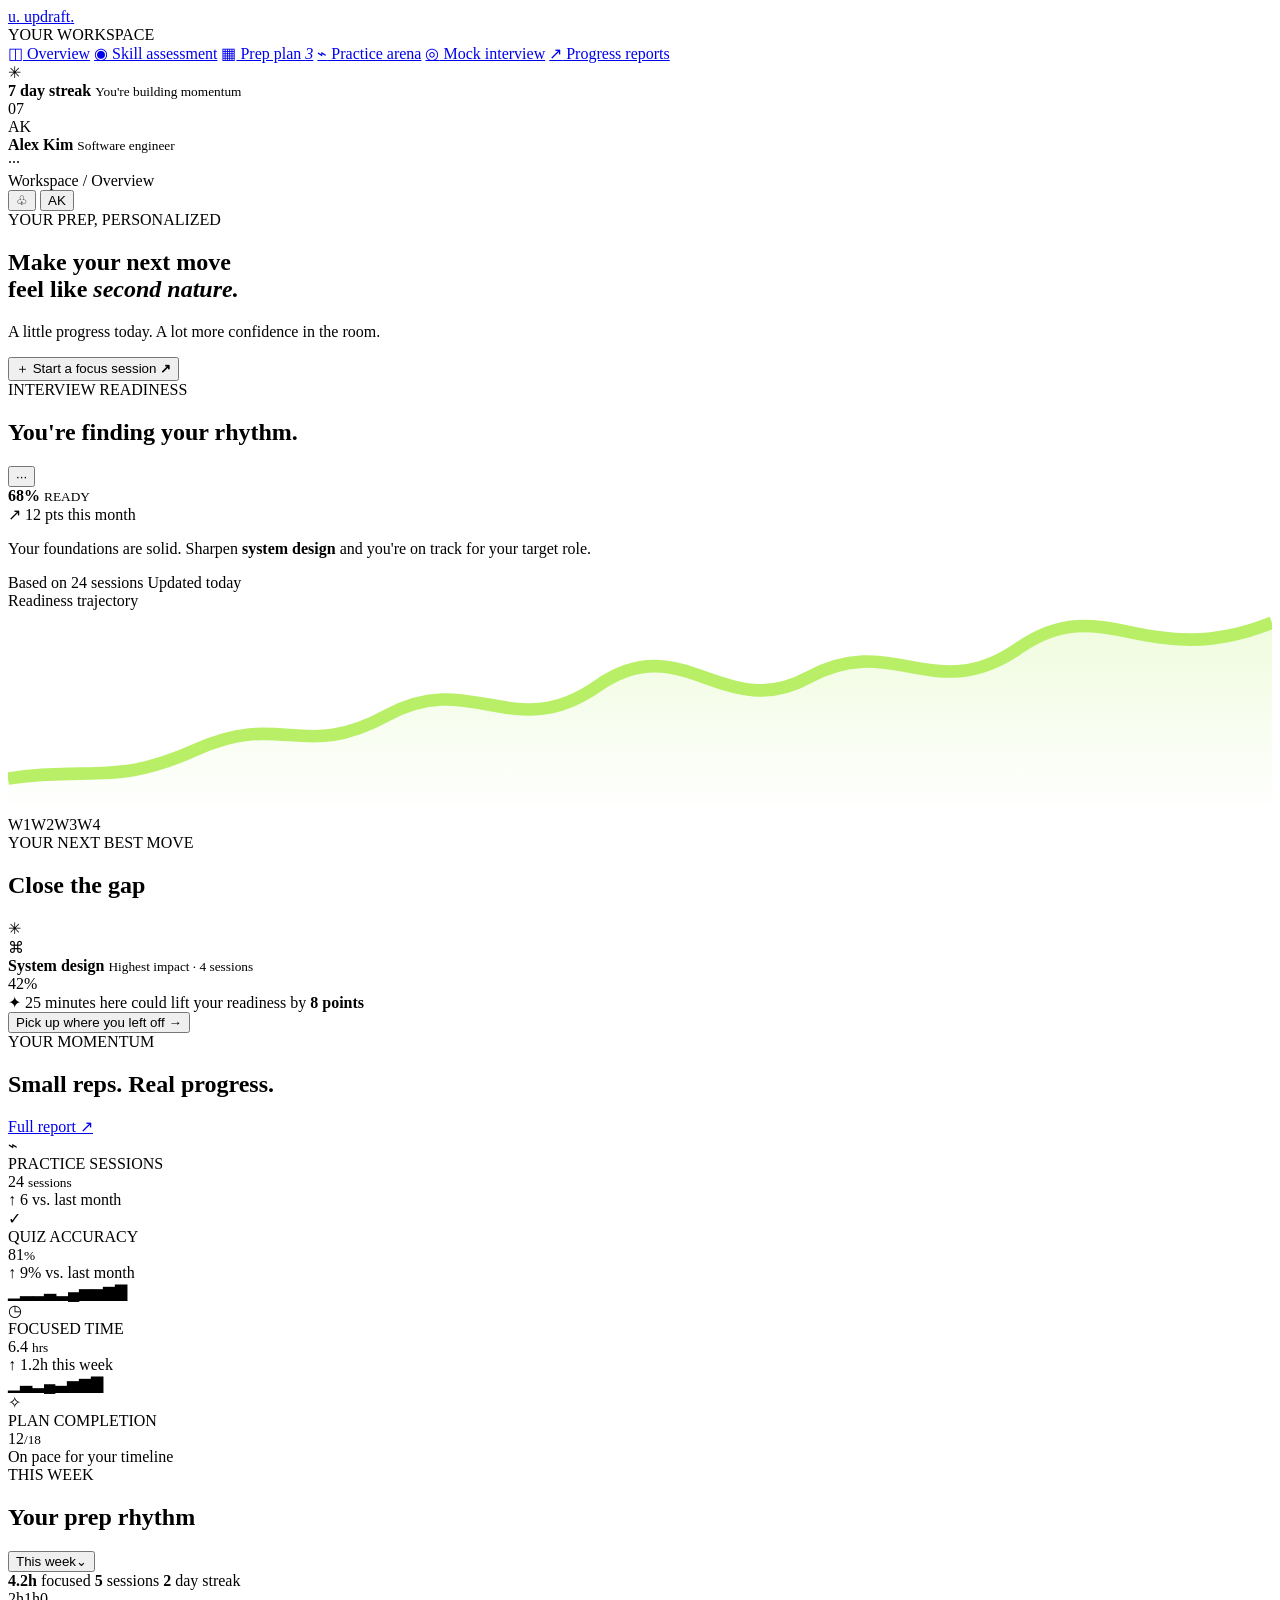
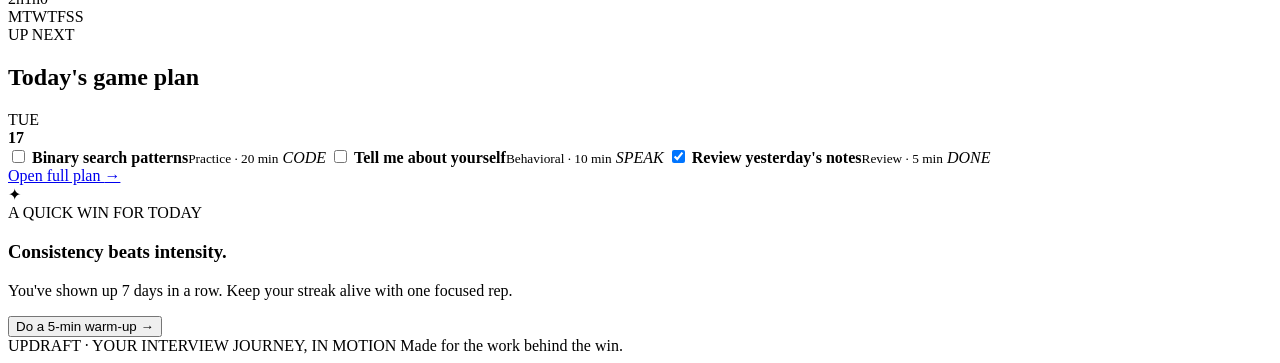
==== Frontend/Index.html @ abafa90c "Update overview page" ====
<!doctype html>
<html lang="en">
<head>
  <meta charset="utf-8">
  <meta name="viewport" content="width=device-width, initial-scale=1">
  <title>Updraft — Interview prep, in motion</title>
  <link rel="preconnect" href="https://fonts.googleapis.com">
  <link href="https://fonts.googleapis.com/css2?family=DM+Mono:wght@400;500&family=DM+Sans:wght@400;500;600;700;800&display=swap" rel="stylesheet">
  <link rel="stylesheet" href="css/styles.css">
</head>
<body>
  <aside class="sidebar">
    <a class="brand" href="index.html">
      <span class="brandmark">u.</span>
      <span>updraft<span class="brand-dot">.</span></span>
    </a>

    <div class="side-label">YOUR WORKSPACE</div>
    <nav>
      <a class="nav-item active" href="index.html"><span>◫</span> Overview</a>
      <a class="nav-item" href="pages/assessment.html"><span>◉</span> Skill assessment</a>
      <a class="nav-item" href="pages/plan.html"><span>▦</span> Prep plan <i>3</i></a>
      <a class="nav-item" href="pages/practice.html"><span>⌁</span> Practice arena</a>
      <a class="nav-item" href="pages/mock-interview.html"><span>◎</span> Mock interview</a>
      <a class="nav-item" href="pages/reports.html"><span>↗</span> Progress reports</a>
    </nav>

    <div class="side-bottom">
      <div class="streak-card">
        <span class="streak-flame">✳</span>
        <div>
          <b>7 day streak</b>
          <small>You're building momentum</small>
        </div>
        <span class="streak-num">07</span>
      </div>

      <div class="user-row">
        <div class="avatar">AK</div>
        <div>
          <b>Alex Kim</b>
          <small>Software engineer</small>
        </div>
        <span class="more">···</span>
      </div>
    </div>
  </aside>

  <main class="main">
    <header class="topbar">
      <div class="breadcrumbs">Workspace <span>/</span> Overview</div>
      <div class="top-actions">
        <span class="today" id="today"></span>
        <button class="icon-btn" aria-label="Notifications">♧<i class="notification-dot"></i></button>
        <button class="avatar mini" aria-label="User profile">AK</button>
      </div>
    </header>

    <div class="content">
      <section class="welcome-row">
        <div>
          <div class="eyebrow"><span class="live-dot"></span> YOUR PREP, PERSONALIZED</div>
          <h1>Make your next move<br>feel like <em>second nature.</em></h1>
          <p class="subhead">A little progress today. A lot more confidence in the room.</p>
        </div>
        <button class="primary-btn" onclick="location.href='pages/assessment.html'">
          <span>＋</span> Start a focus session <b>↗</b>
        </button>
      </section>

      <section class="hero-grid">
        <div class="readiness-card">
          <div class="card-top">
            <div>
              <div class="eyebrow muted">INTERVIEW READINESS</div>
              <h2>You're finding your rhythm.</h2>
            </div>
            <button class="dots" aria-label="More options">···</button>
          </div>

          <div class="readiness-body">
            <div class="ring" style="--progress:68">
              <div class="ring-inner">
                <strong>68<span>%</span></strong>
                <small>READY</small>
              </div>
            </div>

            <div class="readiness-copy">
              <div class="delta">↗ 12 pts <span>this month</span></div>
              <p>Your foundations are solid. Sharpen <b>system design</b> and you're on track for your target role.</p>
              <div class="mini-tags">
                <span>Based on 24 sessions</span>
                <span>Updated today</span>
              </div>
            </div>
          </div>

          <div class="readiness-foot">
            <span>Readiness trajectory</span>
            <div class="sparkline">
              <svg viewBox="0 0 300 48" preserveAspectRatio="none" aria-label="Readiness has trended upward">
                <path d="M0 40 C20 37 25 42 45 33 S70 36 90 25 S120 32 140 18 S170 27 190 16 S220 23 240 9 S270 15 300 3"
                  fill="none" stroke="#b8ef67" stroke-width="3"/>
                <path d="M0 40 C20 37 25 42 45 33 S70 36 90 25 S120 32 140 18 S170 27 190 16 S220 23 240 9 S270 15 300 3 L300 48 L0 48Z"
                  fill="url(#fade)"/>
                <defs>
                  <linearGradient id="fade" x1="0" x2="0" y1="0" y2="1">
                    <stop stop-color="#b8ef67" stop-opacity=".22"/>
                    <stop offset="1" stop-color="#b8ef67" stop-opacity="0"/>
                  </linearGradient>
                </defs>
              </svg>
            </div>
            <div class="ticks"><span>W1</span><span>W2</span><span>W3</span><span>W4</span></div>
          </div>
        </div>

        <div class="focus-card">
          <div class="card-top">
            <div>
              <div class="eyebrow">YOUR NEXT BEST MOVE</div>
              <h2>Close the gap</h2>
            </div>
            <span class="spark-icon">✳</span>
          </div>

          <div class="focus-topic">
            <div class="topic-icon">⌘</div>
            <div>
              <b>System design</b>
              <small>Highest impact · 4 sessions</small>
            </div>
            <span class="topic-score">42%</span>
          </div>

          <div class="focus-progress"><span style="width:42%"></span></div>
          <div class="focus-hint"><span>✦</span> 25 minutes here could lift your readiness by <b>8 points</b></div>
          <button class="dark-btn" onclick="location.href='pages/plan.html'">
            Pick up where you left off <span>→</span>
          </button>
        </div>
      </section>

      <section class="section-heading">
        <div>
          <div class="eyebrow muted">YOUR MOMENTUM</div>
          <h2>Small reps. Real progress.</h2>
        </div>
        <a href="pages/reports.html" class="text-link">Full report <span>↗</span></a>
      </section>

      <section class="stat-grid">
        <article class="stat-card">
          <div class="stat-icon violet">⌁</div>
          <span class="stat-label">PRACTICE SESSIONS</span>
          <div class="stat-value">24 <small>sessions</small></div>
          <div class="stat-foot">
            <span class="positive">↑ 6</span> vs. last month
            <div class="bars">
              <i style="height:25%"></i><i style="height:45%"></i><i style="height:37%"></i>
              <i style="height:65%"></i><i style="height:52%"></i><i style="height:82%"></i><i style="height:100%"></i>
            </div>
          </div>
        </article>

        <article class="stat-card">
          <div class="stat-icon lime">✓</div>
          <span class="stat-label">QUIZ ACCURACY</span>
          <div class="stat-value">81<small>%</small></div>
          <div class="stat-foot">
            <span class="positive">↑ 9%</span> vs. last month
            <div class="micro-line">▁▂▂▃▂▄▅▅▆▇</div>
          </div>
        </article>

        <article class="stat-card">
          <div class="stat-icon coral">◷</div>
          <span class="stat-label">FOCUSED TIME</span>
          <div class="stat-value">6.4 <small>hrs</small></div>
          <div class="stat-foot">
            <span class="positive">↑ 1.2h</span> this week
            <div class="micro-line coral-line">▁▃▂▄▃▅▆▇</div>
          </div>
        </article>

        <article class="stat-card">
          <div class="stat-icon blue">✧</div>
          <span class="stat-label">PLAN COMPLETION</span>
          <div class="stat-value">12<small>/18</small></div>
          <div class="stat-foot">
            <span class="positive">On pace</span> for your timeline
            <div class="tiny-progress"><i></i></div>
          </div>
        </article>
      </section>

      <section class="lower-grid">
        <div class="week-card">
          <div class="card-top">
            <div>
              <div class="eyebrow muted">THIS WEEK</div>
              <h2>Your prep rhythm</h2>
            </div>
            <button class="select-pill">This week⌄</button>
          </div>

          <div class="week-meta">
            <span><b>4.2h</b> focused</span>
            <span><b>5</b> sessions</span>
            <span><b>2</b> day streak</span>
          </div>

          <div class="chart">
            <div class="y-labels"><span>2h</span><span>1h</span><span>0</span></div>
            <div class="chart-area">
              <div class="gridline g1"></div><div class="gridline g2"></div><div class="gridline g3"></div>
              <div class="bar-group"><i style="height:38%"></i><i class="soft" style="height:18%"></i></div>
              <div class="bar-group"><i style="height:65%"></i><i class="soft" style="height:28%"></i></div>
              <div class="bar-group"><i style="height:45%"></i><i class="soft" style="height:42%"></i></div>
              <div class="bar-group"><i style="height:85%"></i><i class="soft" style="height:33%"></i></div>
              <div class="bar-group"><i style="height:58%"></i><i class="soft" style="height:22%"></i></div>
              <div class="bar-group"><i class="empty"></i><i class="empty"></i></div>
              <div class="bar-group"><i class="empty"></i><i class="empty"></i></div>
            </div>
            <div class="x-labels"><span>M</span><span>T</span><span>W</span><span>T</span><span>F</span><span>S</span><span>S</span></div>
          </div>
        </div>

        <div class="today-card">
          <div class="card-top">
            <div>
              <div class="eyebrow muted">UP NEXT</div>
              <h2>Today's game plan</h2>
            </div>
            <span class="date-badge">TUE<br><b>17</b></span>
          </div>

          <div class="task-list">
            <label class="task">
              <input type="checkbox">
              <span class="checkmark"></span>
              <span><b>Binary search patterns</b><small>Practice · 20 min</small></span>
              <i class="task-tag tag-code">CODE</i>
            </label>
            <label class="task">
              <input type="checkbox">
              <span class="checkmark"></span>
              <span><b>Tell me about yourself</b><small>Behavioral · 10 min</small></span>
              <i class="task-tag tag-talk">SPEAK</i>
            </label>
            <label class="task done">
              <input type="checkbox" checked>
              <span class="checkmark"></span>
              <span><b>Review yesterday's notes</b><small>Review · 5 min</small></span>
              <i class="task-tag tag-done">DONE</i>
            </label>
          </div>

          <a class="text-link task-link" href="pages/plan.html">Open full plan <span>→</span></a>
        </div>
      </section>

      <section class="bottom-banner">
        <div class="banner-symbol">✦</div>
        <div>
          <span class="eyebrow">A QUICK WIN FOR TODAY</span>
          <h3>Consistency beats intensity.</h3>
          <p>You've shown up 7 days in a row. Keep your streak alive with one focused rep.</p>
        </div>
        <button onclick="location.href='pages/practice.html'">Do a 5-min warm-up <span>→</span></button>
        <div class="banner-orb orb1"></div>
        <div class="banner-orb orb2"></div>
      </section>

      <footer>
        UPDRAFT <span>·</span> YOUR INTERVIEW JOURNEY, IN MOTION
        <span class="footer-right">Made for the work behind the win.</span>
      </footer>
    </div>
  </main>

  <script src="js/app.js"></script>
</body>
</html>
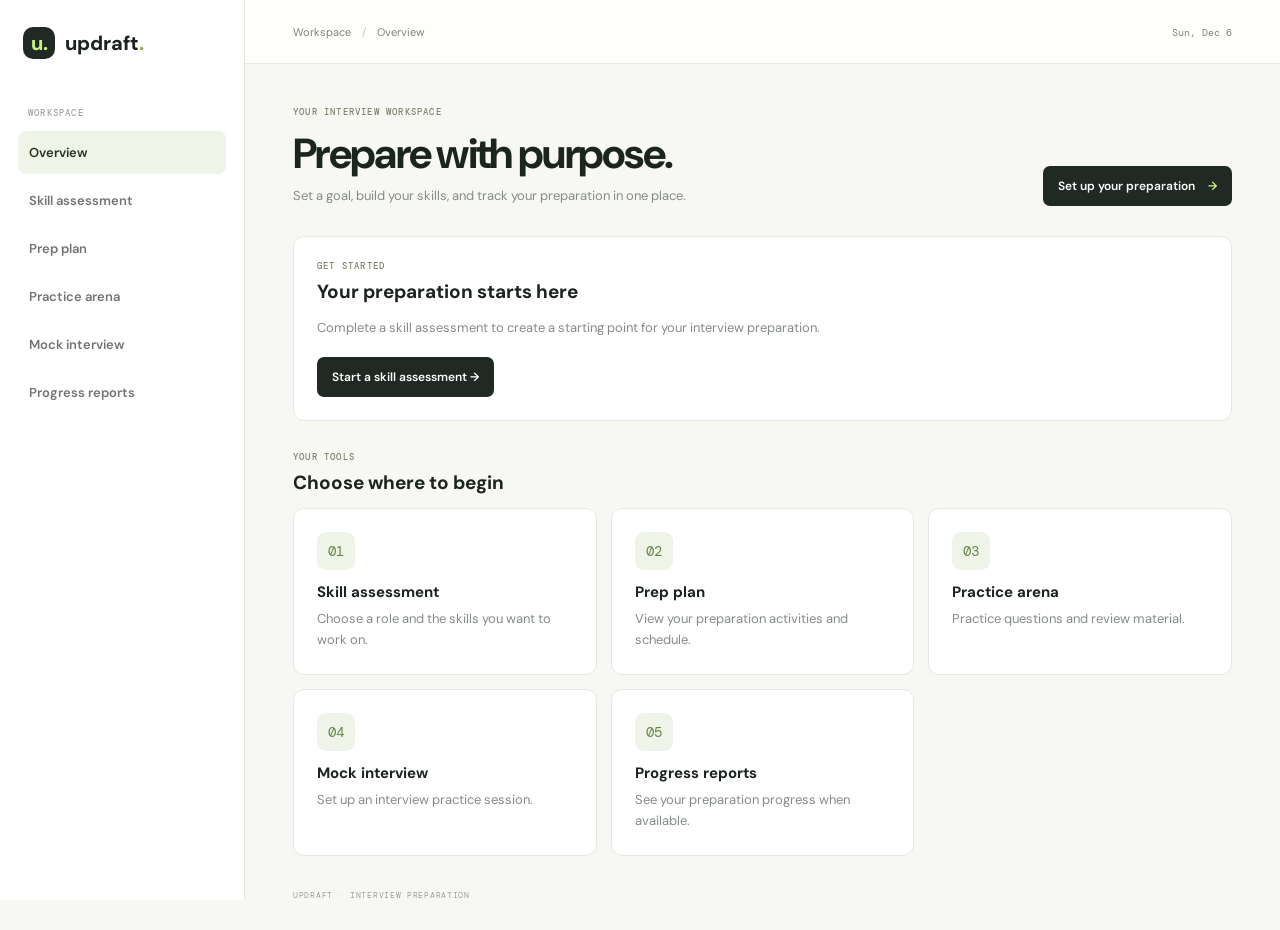
==== commit bd967850: "Update interview prep UI" ====
--- a/Frontend/Index.html
+++ b/Frontend/Index.html
@@ -2,284 +2,80 @@
 <html lang="en">
 <head>
   <meta charset="utf-8">
-  <meta name="viewport" content="width=device-width, initial-scale=1">
-  <title>Updraft — Interview prep, in motion</title>
-  <link rel="preconnect" href="https://fonts.googleapis.com">
-  <link href="https://fonts.googleapis.com/css2?family=DM+Mono:wght@400;500&family=DM+Sans:wght@400;500;600;700;800&display=swap" rel="stylesheet">
+  <meta name="viewport" content="width=device-width,initial-scale=1">
+  <title>Updraft — Interview preparation</title>
   <link rel="stylesheet" href="css/styles.css">
 </head>
 <body>
   <aside class="sidebar">
-    <a class="brand" href="index.html">
-      <span class="brandmark">u.</span>
-      <span>updraft<span class="brand-dot">.</span></span>
-    </a>
-
-    <div class="side-label">YOUR WORKSPACE</div>
+    <a class="brand" href="index.html"><span class="brandmark">u.</span><span>updraft<span class="brand-dot">.</span></span></a>
+    <div class="side-label">WORKSPACE</div>
     <nav>
-      <a class="nav-item active" href="index.html"><span>◫</span> Overview</a>
-      <a class="nav-item" href="pages/assessment.html"><span>◉</span> Skill assessment</a>
-      <a class="nav-item" href="pages/plan.html"><span>▦</span> Prep plan <i>3</i></a>
-      <a class="nav-item" href="pages/practice.html"><span>⌁</span> Practice arena</a>
-      <a class="nav-item" href="pages/mock-interview.html"><span>◎</span> Mock interview</a>
-      <a class="nav-item" href="pages/reports.html"><span>↗</span> Progress reports</a>
+      <a class="nav-item active" href="index.html">Overview</a>
+      <a class="nav-item" href="pages/assessment.html">Skill assessment</a>
+      <a class="nav-item" href="pages/plan.html">Prep plan</a>
+      <a class="nav-item" href="pages/practice.html">Practice arena</a>
+      <a class="nav-item" href="pages/mock-interview.html">Mock interview</a>
+      <a class="nav-item" href="pages/reports.html">Progress reports</a>
     </nav>
-
-    <div class="side-bottom">
-      <div class="streak-card">
-        <span class="streak-flame">✳</span>
-        <div>
-          <b>7 day streak</b>
-          <small>You're building momentum</small>
-        </div>
-        <span class="streak-num">07</span>
-      </div>
-
-      <div class="user-row">
-        <div class="avatar">AK</div>
-        <div>
-          <b>Alex Kim</b>
-          <small>Software engineer</small>
-        </div>
-        <span class="more">···</span>
-      </div>
-    </div>
   </aside>
 
   <main class="main">
     <header class="topbar">
       <div class="breadcrumbs">Workspace <span>/</span> Overview</div>
-      <div class="top-actions">
-        <span class="today" id="today"></span>
-        <button class="icon-btn" aria-label="Notifications">♧<i class="notification-dot"></i></button>
-        <button class="avatar mini" aria-label="User profile">AK</button>
-      </div>
+      <div class="top-actions"><span id="today"></span></div>
     </header>
 
     <div class="content">
       <section class="welcome-row">
         <div>
-          <div class="eyebrow"><span class="live-dot"></span> YOUR PREP, PERSONALIZED</div>
-          <h1>Make your next move<br>feel like <em>second nature.</em></h1>
-          <p class="subhead">A little progress today. A lot more confidence in the room.</p>
+          <div class="eyebrow">YOUR INTERVIEW WORKSPACE</div>
+          <h1>Prepare with purpose.</h1>
+          <p class="subhead">Set a goal, build your skills, and track your preparation in one place.</p>
         </div>
-        <button class="primary-btn" onclick="location.href='pages/assessment.html'">
-          <span>＋</span> Start a focus session <b>↗</b>
-        </button>
+        <a class="primary-btn" href="pages/assessment.html">Set up your preparation <span>→</span></a>
       </section>
 
-      <section class="hero-grid">
-        <div class="readiness-card">
-          <div class="card-top">
-            <div>
-              <div class="eyebrow muted">INTERVIEW READINESS</div>
-              <h2>You're finding your rhythm.</h2>
-            </div>
-            <button class="dots" aria-label="More options">···</button>
-          </div>
-
-          <div class="readiness-body">
-            <div class="ring" style="--progress:68">
-              <div class="ring-inner">
-                <strong>68<span>%</span></strong>
-                <small>READY</small>
-              </div>
-            </div>
-
-            <div class="readiness-copy">
-              <div class="delta">↗ 12 pts <span>this month</span></div>
-              <p>Your foundations are solid. Sharpen <b>system design</b> and you're on track for your target role.</p>
-              <div class="mini-tags">
-                <span>Based on 24 sessions</span>
-                <span>Updated today</span>
-              </div>
-            </div>
-          </div>
-
-          <div class="readiness-foot">
-            <span>Readiness trajectory</span>
-            <div class="sparkline">
-              <svg viewBox="0 0 300 48" preserveAspectRatio="none" aria-label="Readiness has trended upward">
-                <path d="M0 40 C20 37 25 42 45 33 S70 36 90 25 S120 32 140 18 S170 27 190 16 S220 23 240 9 S270 15 300 3"
-                  fill="none" stroke="#b8ef67" stroke-width="3"/>
-                <path d="M0 40 C20 37 25 42 45 33 S70 36 90 25 S120 32 140 18 S170 27 190 16 S220 23 240 9 S270 15 300 3 L300 48 L0 48Z"
-                  fill="url(#fade)"/>
-                <defs>
-                  <linearGradient id="fade" x1="0" x2="0" y1="0" y2="1">
-                    <stop stop-color="#b8ef67" stop-opacity=".22"/>
-                    <stop offset="1" stop-color="#b8ef67" stop-opacity="0"/>
-                  </linearGradient>
-                </defs>
-              </svg>
-            </div>
-            <div class="ticks"><span>W1</span><span>W2</span><span>W3</span><span>W4</span></div>
-          </div>
-        </div>
-
-        <div class="focus-card">
-          <div class="card-top">
-            <div>
-              <div class="eyebrow">YOUR NEXT BEST MOVE</div>
-              <h2>Close the gap</h2>
-            </div>
-            <span class="spark-icon">✳</span>
-          </div>
-
-          <div class="focus-topic">
-            <div class="topic-icon">⌘</div>
-            <div>
-              <b>System design</b>
-              <small>Highest impact · 4 sessions</small>
-            </div>
-            <span class="topic-score">42%</span>
-          </div>
-
-          <div class="focus-progress"><span style="width:42%"></span></div>
-          <div class="focus-hint"><span>✦</span> 25 minutes here could lift your readiness by <b>8 points</b></div>
-          <button class="dark-btn" onclick="location.href='pages/plan.html'">
-            Pick up where you left off <span>→</span>
-          </button>
-        </div>
+      <section class="panel">
+        <div class="eyebrow muted">GET STARTED</div>
+        <h2>Your preparation starts here</h2>
+        <p class="panel-copy">Complete a skill assessment to create a starting point for your interview preparation.</p>
+        <a class="action" href="pages/assessment.html">Start a skill assessment →</a>
       </section>
 
       <section class="section-heading">
         <div>
-          <div class="eyebrow muted">YOUR MOMENTUM</div>
-          <h2>Small reps. Real progress.</h2>
-        </div>
-        <a href="pages/reports.html" class="text-link">Full report <span>↗</span></a>
-      </section>
-
-      <section class="stat-grid">
-        <article class="stat-card">
-          <div class="stat-icon violet">⌁</div>
-          <span class="stat-label">PRACTICE SESSIONS</span>
-          <div class="stat-value">24 <small>sessions</small></div>
-          <div class="stat-foot">
-            <span class="positive">↑ 6</span> vs. last month
-            <div class="bars">
-              <i style="height:25%"></i><i style="height:45%"></i><i style="height:37%"></i>
-              <i style="height:65%"></i><i style="height:52%"></i><i style="height:82%"></i><i style="height:100%"></i>
-            </div>
-          </div>
-        </article>
-
-        <article class="stat-card">
-          <div class="stat-icon lime">✓</div>
-          <span class="stat-label">QUIZ ACCURACY</span>
-          <div class="stat-value">81<small>%</small></div>
-          <div class="stat-foot">
-            <span class="positive">↑ 9%</span> vs. last month
-            <div class="micro-line">▁▂▂▃▂▄▅▅▆▇</div>
-          </div>
-        </article>
-
-        <article class="stat-card">
-          <div class="stat-icon coral">◷</div>
-          <span class="stat-label">FOCUSED TIME</span>
-          <div class="stat-value">6.4 <small>hrs</small></div>
-          <div class="stat-foot">
-            <span class="positive">↑ 1.2h</span> this week
-            <div class="micro-line coral-line">▁▃▂▄▃▅▆▇</div>
-          </div>
-        </article>
-
-        <article class="stat-card">
-          <div class="stat-icon blue">✧</div>
-          <span class="stat-label">PLAN COMPLETION</span>
-          <div class="stat-value">12<small>/18</small></div>
-          <div class="stat-foot">
-            <span class="positive">On pace</span> for your timeline
-            <div class="tiny-progress"><i></i></div>
-          </div>
-        </article>
-      </section>
-
-      <section class="lower-grid">
-        <div class="week-card">
-          <div class="card-top">
-            <div>
-              <div class="eyebrow muted">THIS WEEK</div>
-              <h2>Your prep rhythm</h2>
-            </div>
-            <button class="select-pill">This week⌄</button>
-          </div>
-
-          <div class="week-meta">
-            <span><b>4.2h</b> focused</span>
-            <span><b>5</b> sessions</span>
-            <span><b>2</b> day streak</span>
-          </div>
-
-          <div class="chart">
-            <div class="y-labels"><span>2h</span><span>1h</span><span>0</span></div>
-            <div class="chart-area">
-              <div class="gridline g1"></div><div class="gridline g2"></div><div class="gridline g3"></div>
-              <div class="bar-group"><i style="height:38%"></i><i class="soft" style="height:18%"></i></div>
-              <div class="bar-group"><i style="height:65%"></i><i class="soft" style="height:28%"></i></div>
-              <div class="bar-group"><i style="height:45%"></i><i class="soft" style="height:42%"></i></div>
-              <div class="bar-group"><i style="height:85%"></i><i class="soft" style="height:33%"></i></div>
-              <div class="bar-group"><i style="height:58%"></i><i class="soft" style="height:22%"></i></div>
-              <div class="bar-group"><i class="empty"></i><i class="empty"></i></div>
-              <div class="bar-group"><i class="empty"></i><i class="empty"></i></div>
-            </div>
-            <div class="x-labels"><span>M</span><span>T</span><span>W</span><span>T</span><span>F</span><span>S</span><span>S</span></div>
-          </div>
-        </div>
-
-        <div class="today-card">
-          <div class="card-top">
-            <div>
-              <div class="eyebrow muted">UP NEXT</div>
-              <h2>Today's game plan</h2>
-            </div>
-            <span class="date-badge">TUE<br><b>17</b></span>
-          </div>
-
-          <div class="task-list">
-            <label class="task">
-              <input type="checkbox">
-              <span class="checkmark"></span>
-              <span><b>Binary search patterns</b><small>Practice · 20 min</small></span>
-              <i class="task-tag tag-code">CODE</i>
-            </label>
-            <label class="task">
-              <input type="checkbox">
-              <span class="checkmark"></span>
-              <span><b>Tell me about yourself</b><small>Behavioral · 10 min</small></span>
-              <i class="task-tag tag-talk">SPEAK</i>
-            </label>
-            <label class="task done">
-              <input type="checkbox" checked>
-              <span class="checkmark"></span>
-              <span><b>Review yesterday's notes</b><small>Review · 5 min</small></span>
-              <i class="task-tag tag-done">DONE</i>
-            </label>
-          </div>
-
-          <a class="text-link task-link" href="pages/plan.html">Open full plan <span>→</span></a>
+          <div class="eyebrow muted">YOUR TOOLS</div>
+          <h2>Choose where to begin</h2>
         </div>
       </section>
 
-      <section class="bottom-banner">
-        <div class="banner-symbol">✦</div>
-        <div>
-          <span class="eyebrow">A QUICK WIN FOR TODAY</span>
-          <h3>Consistency beats intensity.</h3>
-          <p>You've shown up 7 days in a row. Keep your streak alive with one focused rep.</p>
-        </div>
-        <button onclick="location.href='pages/practice.html'">Do a 5-min warm-up <span>→</span></button>
-        <div class="banner-orb orb1"></div>
-        <div class="banner-orb orb2"></div>
+      <section class="card-grid">
+        <a class="tool-card" href="pages/assessment.html">
+          <span class="tool-icon">01</span><h3>Skill assessment</h3>
+          <p>Choose a role and the skills you want to work on.</p>
+        </a>
+        <a class="tool-card" href="pages/plan.html">
+          <span class="tool-icon">02</span><h3>Prep plan</h3>
+          <p>View your preparation activities and schedule.</p>
+        </a>
+        <a class="tool-card" href="pages/practice.html">
+          <span class="tool-icon">03</span><h3>Practice arena</h3>
+          <p>Practice questions and review material.</p>
+        </a>
+        <a class="tool-card" href="pages/mock-interview.html">
+          <span class="tool-icon">04</span><h3>Mock interview</h3>
+          <p>Set up an interview practice session.</p>
+        </a>
+        <a class="tool-card" href="pages/reports.html">
+          <span class="tool-icon">05</span><h3>Progress reports</h3>
+          <p>See your preparation progress when available.</p>
+        </a>
       </section>
 
-      <footer>
-        UPDRAFT <span>·</span> YOUR INTERVIEW JOURNEY, IN MOTION
-        <span class="footer-right">Made for the work behind the win.</span>
-      </footer>
+      <footer>UPDRAFT <span>·</span> INTERVIEW PREPARATION</footer>
     </div>
   </main>
-
   <script src="js/app.js"></script>
 </body>
 </html>
--- a/Frontend/css/styles.css
+++ b/Frontend/css/styles.css
@@ -0,0 +1,287 @@
+@import url('https://fonts.googleapis.com/css2?family=DM+Mono:wght@400;500&family=DM+Sans:wght@400;500;600;700;800&display=swap');
+
+:root {
+  --ink: #1c2420;
+  --muted: #858c85;
+  --line: #e6e9e2;
+  --paper: #f7f8f4;
+  --white: #fff;
+  --lime: #c9f17b;
+  --dark: #202923;
+  --soft-green: #eff4e9;
+}
+
+* { box-sizing: border-box; }
+
+body {
+  margin: 0;
+  background: var(--paper);
+  color: var(--ink);
+  font: 14px 'DM Sans', sans-serif;
+}
+
+a { color: inherit; }
+
+.sidebar {
+  position: fixed;
+  inset: 0 auto 0 0;
+  width: 245px;
+  padding: 27px 18px;
+  background: white;
+  border-right: 1px solid var(--line);
+}
+
+.brand {
+  display: flex;
+  align-items: center;
+  gap: 10px;
+  margin: 0 0 48px 5px;
+  color: var(--ink);
+  text-decoration: none;
+  font-size: 20px;
+  font-weight: 800;
+}
+
+.brandmark {
+  display: grid;
+  width: 32px;
+  height: 32px;
+  place-items: center;
+  border-radius: 10px;
+  background: var(--dark);
+  color: var(--lime);
+}
+
+.brand-dot { color: #8cb052; }
+
+.side-label, .eyebrow {
+  color: #7b856f;
+  font: 500 9px 'DM Mono', monospace;
+  letter-spacing: 1.2px;
+}
+
+.side-label {
+  margin: 0 10px 12px;
+  color: #a0a59e;
+}
+
+.sidebar nav { display: grid; gap: 5px; }
+
+.nav-item {
+  display: block;
+  padding: 13px 11px;
+  border-radius: 8px;
+  color: #70766f;
+  text-decoration: none;
+  font-size: 13px;
+  font-weight: 600;
+}
+
+.nav-item:hover, .nav-item.active {
+  background: var(--soft-green);
+  color: #26331f;
+}
+
+.main {
+  min-height: 100vh;
+  margin-left: 245px;
+}
+
+.topbar {
+  display: flex;
+  height: 64px;
+  align-items: center;
+  justify-content: space-between;
+  padding: 0 48px;
+  background: rgba(255,255,255,.85);
+  border-bottom: 1px solid var(--line);
+  color: #7c837b;
+  font-size: 11px;
+}
+
+.breadcrumbs a { text-decoration: none; }
+.breadcrumbs span { margin: 0 8px; color: #c0c5bd; }
+#today { font: 10px 'DM Mono', monospace; }
+
+.content {
+  max-width: 1320px;
+  margin: auto;
+  padding: 42px 48px 30px;
+}
+
+.welcome-row {
+  display: flex;
+  align-items: end;
+  justify-content: space-between;
+  gap: 20px;
+  margin-bottom: 30px;
+}
+
+h1 {
+  margin: 12px 0 8px;
+  font-size: clamp(30px, 4vw, 42px);
+  line-height: 1.12;
+  letter-spacing: -1.7px;
+}
+
+h2 { margin: 7px 0 10px; font-size: 19px; }
+h3 { margin: 12px 0 6px; font-size: 15px; }
+
+.subhead, .page-head p, .panel-copy, .tool-card p, .empty-state p {
+  color: var(--muted);
+  font-size: 13px;
+  line-height: 1.65;
+}
+
+.subhead { margin: 0; }
+
+.primary-btn, .action {
+  display: inline-block;
+  padding: 12px 15px;
+  border: 0;
+  border-radius: 7px;
+  background: var(--dark);
+  color: white;
+  text-decoration: none;
+  font: 600 12px 'DM Sans', sans-serif;
+  cursor: pointer;
+}
+
+.primary-btn span { margin-left: 10px; color: var(--lime); }
+
+.panel, .tool-card {
+  padding: 23px;
+  background: white;
+  border: 1px solid var(--line);
+  border-radius: 11px;
+}
+
+.panel-copy { margin-bottom: 18px; }
+
+.section-heading { margin: 30px 0 13px; }
+.section-heading h2 { margin-bottom: 0; }
+
+.card-grid {
+  display: grid;
+  grid-template-columns: repeat(3, minmax(0, 1fr));
+  gap: 14px;
+}
+
+.tool-card {
+  display: block;
+  color: var(--ink);
+  text-decoration: none;
+  transition: transform .15s, border-color .15s;
+}
+
+.tool-card:hover { transform: translateY(-2px); border-color: #cbd8be; }
+.tool-card p { margin: 0; }
+
+.tool-icon, .empty-icon {
+  display: grid;
+  width: 38px;
+  height: 38px;
+  place-items: center;
+  border-radius: 9px;
+  background: var(--soft-green);
+  color: #638747;
+  font-family: 'DM Mono', monospace;
+}
+
+footer {
+  margin-top: 34px;
+  color: #9aa197;
+  font: 8px 'DM Mono', monospace;
+  letter-spacing: .7px;
+}
+
+footer span { color: #c3c9bf; }
+
+.page-head { margin-bottom: 23px; }
+.page-head h1 { margin: 9px 0 7px; }
+.page-head p { margin: 0; }
+
+.empty-state { text-align: center; padding: 50px 24px; }
+.empty-state .empty-icon { margin: 0 auto 15px; font-size: 18px; }
+.empty-state p { max-width: 460px; margin: 0 auto 20px; }
+
+.field-label {
+  display: block;
+  margin: 20px 0 8px;
+  font-weight: 700;
+  font-size: 13px;
+}
+
+.text-input {
+  width: 100%;
+  max-width: 580px;
+  padding: 11px 12px;
+  border: 1px solid var(--line);
+  border-radius: 6px;
+  background: white;
+  color: var(--ink);
+  font: 13px 'DM Sans', sans-serif;
+}
+
+.text-input:focus {
+  outline: 2px solid #c9dfb5;
+  border-color: #8aaa70;
+}
+
+.field-group { margin: 0; padding: 0; border: 0; }
+
+.check-grid {
+  display: grid;
+  grid-template-columns: repeat(2, minmax(0, 1fr));
+  gap: 12px;
+  margin: 12px 0 22px;
+  color: #596257;
+}
+
+.check-grid input { accent-color: #789b59; margin-right: 7px; }
+
+.form-message { color: #638747; font-size: 12px; }
+
+.tabs {
+  display: flex;
+  gap: 8px;
+  margin-bottom: 15px;
+  border-bottom: 1px solid var(--line);
+}
+
+.tab {
+  padding: 10px 12px;
+  border: 0;
+  border-radius: 6px 6px 0 0;
+  background: transparent;
+  color: #737b71;
+  font: 12px 'DM Sans', sans-serif;
+  cursor: pointer;
+}
+
+.tab.active { background: var(--soft-green); color: #526e3e; }
+
+[hidden] { display: none !important; }
+
+@media (max-width: 900px) {
+  .sidebar { width: 205px; }
+  .main { margin-left: 205px; }
+  .content { padding: 30px 24px; }
+  .topbar { padding: 0 24px; }
+  .card-grid { grid-template-columns: repeat(2, minmax(0, 1fr)); }
+}
+
+@media (max-width: 620px) {
+  .sidebar { position: static; width: auto; padding: 14px; }
+  .brand { margin: 0 0 15px; }
+  .side-label { display: none; }
+  .sidebar nav { grid-template-columns: repeat(2, minmax(0, 1fr)); }
+  .nav-item { padding: 10px; font-size: 11px; }
+  .main { margin-left: 0; }
+  .topbar { height: 50px; padding: 0 15px; }
+  .content { padding: 24px 15px; }
+  .welcome-row { display: block; }
+  .primary-btn { margin-top: 16px; }
+  .card-grid, .check-grid { grid-template-columns: 1fr; }
+  .panel { padding: 18px; }
+}
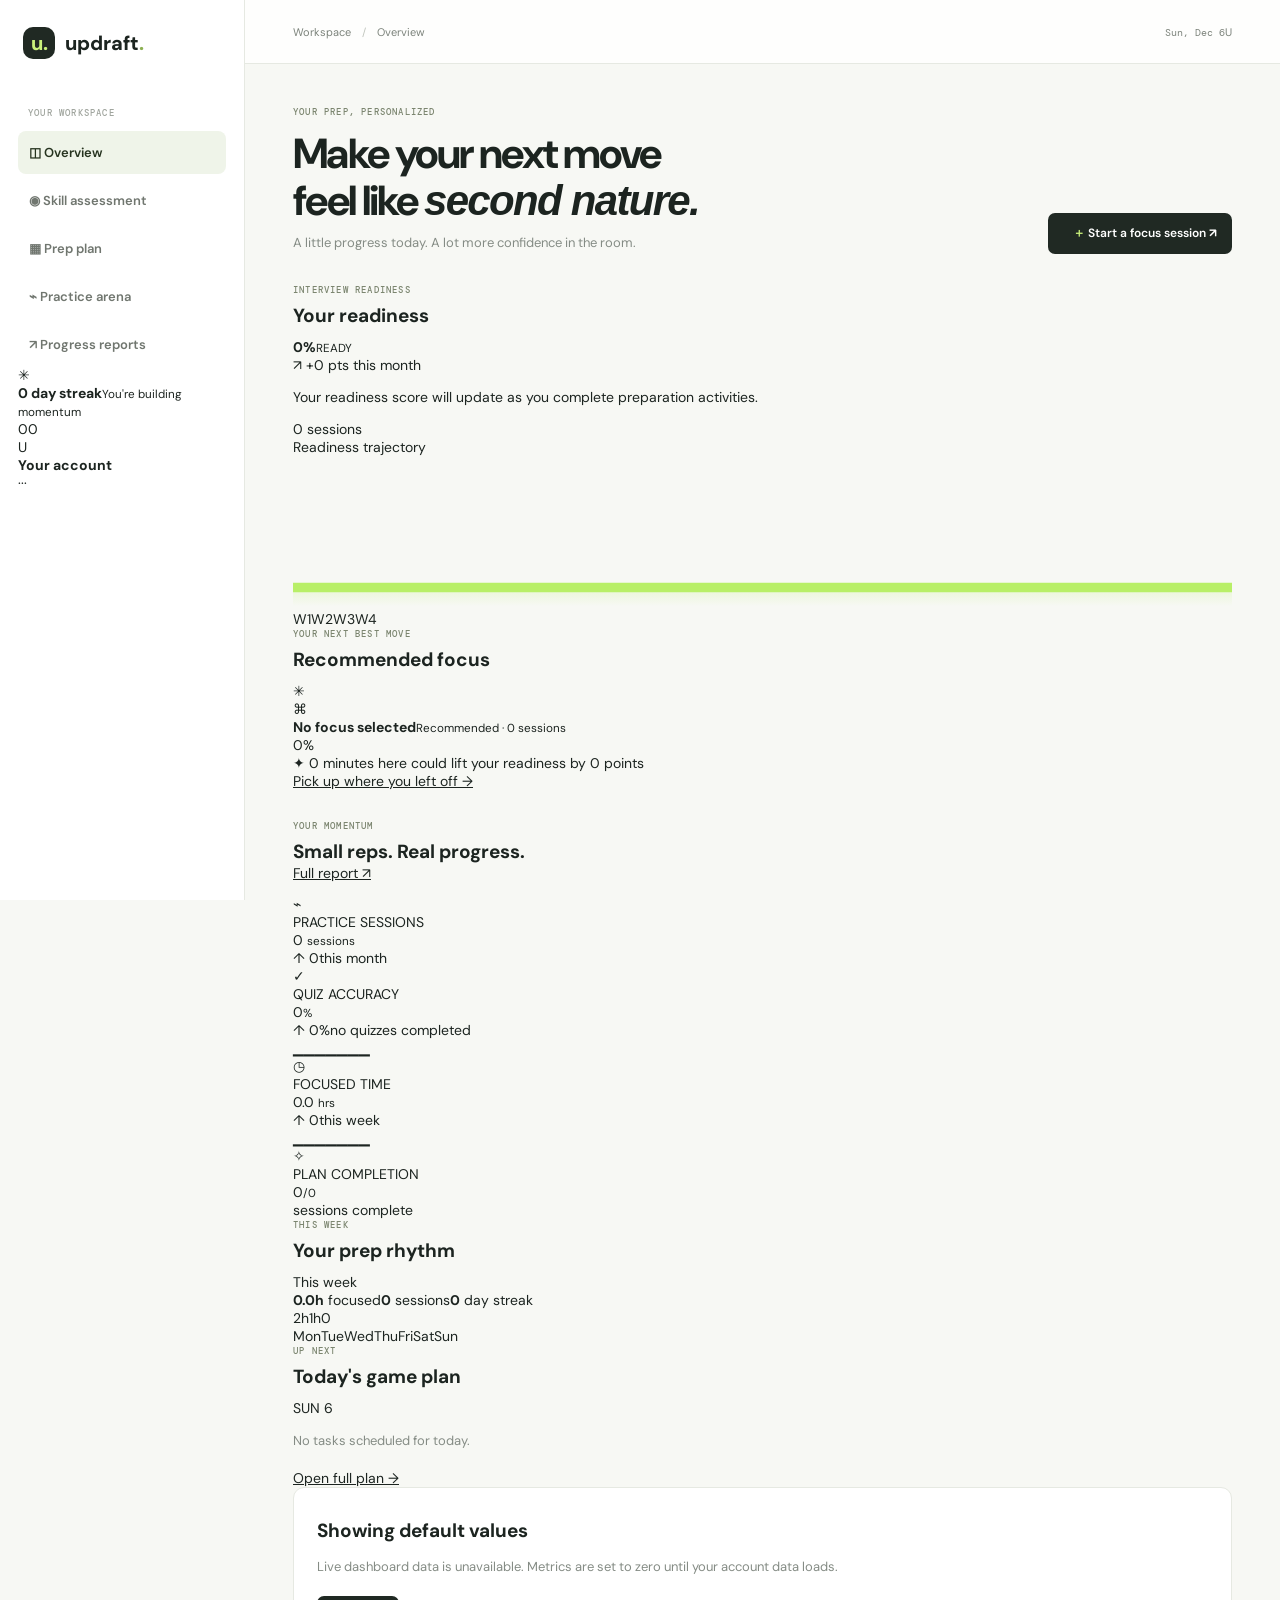
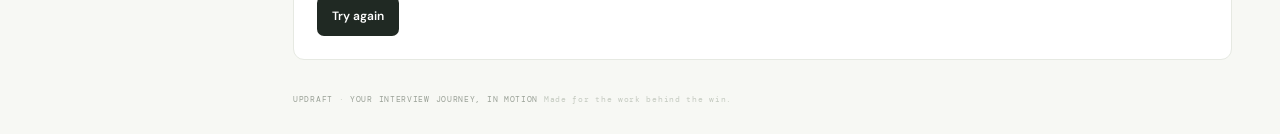
==== commit d9fb5ada: "Update personalized preparation UI" ====
--- a/Frontend/Index.html
+++ b/Frontend/Index.html
@@ -2,80 +2,309 @@
 <html lang="en">
 <head>
   <meta charset="utf-8">
-  <meta name="viewport" content="width=device-width,initial-scale=1">
+  <meta name="viewport" content="width=device-width, initial-scale=1">
   <title>Updraft — Interview preparation</title>
+  <link rel="preconnect" href="https://fonts.googleapis.com">
+  <link href="https://fonts.googleapis.com/css2?family=DM+Mono:wght@400;500&family=DM+Sans:wght@400;500;600;700;800&display=swap" rel="stylesheet">
   <link rel="stylesheet" href="css/styles.css">
 </head>
 <body>
   <aside class="sidebar">
     <a class="brand" href="index.html"><span class="brandmark">u.</span><span>updraft<span class="brand-dot">.</span></span></a>
-    <div class="side-label">WORKSPACE</div>
-    <nav>
-      <a class="nav-item active" href="index.html">Overview</a>
-      <a class="nav-item" href="pages/assessment.html">Skill assessment</a>
-      <a class="nav-item" href="pages/plan.html">Prep plan</a>
-      <a class="nav-item" href="pages/practice.html">Practice arena</a>
-      <a class="nav-item" href="pages/mock-interview.html">Mock interview</a>
-      <a class="nav-item" href="pages/reports.html">Progress reports</a>
+    <div class="side-label">YOUR WORKSPACE</div>
+    <nav aria-label="Main navigation">
+      <a class="nav-item active" href="index.html"><span>◫</span> Overview</a>
+      <a class="nav-item" href="pages/assessment.html"><span>◉</span> Skill assessment</a>
+      <a class="nav-item" href="pages/plan.html"><span>▦</span> Prep plan</a>
+      <a class="nav-item" href="pages/practice.html"><span>⌁</span> Practice arena</a>
+      <a class="nav-item" href="pages/reports.html"><span>↗</span> Progress reports</a>
     </nav>
+    <div class="side-bottom">
+      <div class="streak-card" id="streak-card" hidden><span class="streak-flame">✳</span><div><b id="streak-label">— day streak</b><small>You're building momentum</small></div><span class="streak-num" id="streak-count">—</span></div>
+      <div class="user-row" id="user-row" hidden>
+        <div class="avatar" id="user-avatar">U</div>
+        <div><b id="user-name">User</b><small id="user-role"></small><small id="user-id" hidden></small></div>
+        <span class="more" aria-hidden="true">···</span>
+      </div>
+    </div>
   </aside>
 
   <main class="main">
     <header class="topbar">
       <div class="breadcrumbs">Workspace <span>/</span> Overview</div>
-      <div class="top-actions"><span id="today"></span></div>
+      <div class="top-actions"><span class="today" id="today"></span><span class="avatar mini" id="top-avatar" hidden aria-label="Signed-in user"></span></div>
     </header>
-
     <div class="content">
       <section class="welcome-row">
         <div>
-          <div class="eyebrow">YOUR INTERVIEW WORKSPACE</div>
-          <h1>Prepare with purpose.</h1>
-          <p class="subhead">Set a goal, build your skills, and track your preparation in one place.</p>
+          <div class="eyebrow"><span class="live-dot"></span> YOUR PREP, PERSONALIZED</div>
+          <h1 id="welcome-title">Make your next move<br>feel like <em>second nature.</em></h1>
+          <p class="subhead" id="welcome-subtitle">A little progress today. A lot more confidence in the room.</p>
         </div>
-        <a class="primary-btn" href="pages/assessment.html">Set up your preparation <span>→</span></a>
+        <a class="primary-btn" id="focus-link" href="pages/practice.html"><span>＋</span> Start a focus session <b>↗</b></a>
       </section>
 
-      <section class="panel">
+      <section class="panel" id="setup-state" hidden>
         <div class="eyebrow muted">GET STARTED</div>
-        <h2>Your preparation starts here</h2>
-        <p class="panel-copy">Complete a skill assessment to create a starting point for your interview preparation.</p>
+        <h2 id="setup-title">Your preparation starts here</h2>
+        <p class="panel-copy" id="setup-message">Complete a skill assessment to create a starting point for your interview preparation.</p>
         <a class="action" href="pages/assessment.html">Start a skill assessment →</a>
       </section>
 
-      <section class="section-heading">
-        <div>
-          <div class="eyebrow muted">YOUR TOOLS</div>
-          <h2>Choose where to begin</h2>
-        </div>
-      </section>
-
-      <section class="card-grid">
-        <a class="tool-card" href="pages/assessment.html">
-          <span class="tool-icon">01</span><h3>Skill assessment</h3>
-          <p>Choose a role and the skills you want to work on.</p>
-        </a>
-        <a class="tool-card" href="pages/plan.html">
-          <span class="tool-icon">02</span><h3>Prep plan</h3>
-          <p>View your preparation activities and schedule.</p>
-        </a>
-        <a class="tool-card" href="pages/practice.html">
-          <span class="tool-icon">03</span><h3>Practice arena</h3>
-          <p>Practice questions and review material.</p>
-        </a>
-        <a class="tool-card" href="pages/mock-interview.html">
-          <span class="tool-icon">04</span><h3>Mock interview</h3>
-          <p>Set up an interview practice session.</p>
-        </a>
-        <a class="tool-card" href="pages/reports.html">
-          <span class="tool-icon">05</span><h3>Progress reports</h3>
-          <p>See your preparation progress when available.</p>
-        </a>
-      </section>
-
-      <footer>UPDRAFT <span>·</span> INTERVIEW PREPARATION</footer>
+      <div id="dashboard" hidden>
+        <section class="hero-grid">
+          <div class="readiness-card">
+            <div class="card-top"><div><div class="eyebrow muted">INTERVIEW READINESS</div><h2 id="readiness-heading">Your readiness</h2></div></div>
+            <div class="readiness-body">
+              <div class="ring" id="readiness-ring" style="--progress:0"><div class="ring-inner"><strong><span id="readiness-value">—</span><span>%</span></strong><small>READY</small></div></div>
+              <div class="readiness-copy"><div class="delta"><span id="readiness-delta">—</span> <span id="readiness-period"></span></div><p id="readiness-description"></p><div class="mini-tags"><span id="session-basis"></span><span id="updated-label"></span></div></div>
+            </div>
+            <div class="readiness-foot">
+              <span>Readiness trajectory</span>
+              <div class="sparkline"><svg viewBox="0 0 300 48" preserveAspectRatio="none" role="img" aria-label="Readiness trend">
+                <defs><linearGradient id="trend-fade" x1="0" x2="0" y1="0" y2="1"><stop stop-color="#b8ef67" stop-opacity=".22"/><stop offset="1" stop-color="#b8ef67" stop-opacity="0"/></linearGradient></defs>
+                <path id="trend-area" fill="url(#trend-fade)"></path>
+                <path id="trend-line" fill="none" stroke="#b8ef67" stroke-width="3"></path>
+              </svg></div>
+              <div class="ticks" id="trend-labels"></div>
+            </div>
+          </div>
+          <div class="focus-card">
+            <div class="card-top"><div><div class="eyebrow">YOUR NEXT BEST MOVE</div><h2 id="recommendation-heading">Recommended focus</h2></div><span class="spark-icon">✳</span></div>
+            <div class="focus-topic"><div class="topic-icon">⌘</div><div><b id="focus-topic">—</b><small id="focus-detail"></small></div><span class="topic-score" id="focus-score">—</span></div>
+            <div class="focus-progress"><span id="focus-progress"></span></div>
+            <div class="focus-hint"><span>✦</span> <span id="focus-hint"></span></div>
+            <a class="dark-btn" id="resume-link" href="pages/plan.html">Pick up where you left off <span>→</span></a>
+          </div>
+        </section>
+
+        <section class="section-heading"><div><div class="eyebrow muted">YOUR MOMENTUM</div><h2>Small reps. Real progress.</h2></div><a href="pages/reports.html" class="text-link">Full report <span>↗</span></a></section>
+        <section class="stat-grid" aria-label="Preparation statistics">
+          <article class="stat-card"><div class="stat-icon violet">⌁</div><span class="stat-label">PRACTICE SESSIONS</span><div class="stat-value"><span id="stat-sessions">—</span> <small>sessions</small></div><div class="stat-foot"><span class="positive" id="stat-sessions-change"></span><span id="stat-sessions-caption"></span><div class="bars" id="session-bars" aria-hidden="true"></div></div></article>
+          <article class="stat-card"><div class="stat-icon lime">✓</div><span class="stat-label">QUIZ ACCURACY</span><div class="stat-value"><span id="stat-accuracy">—</span><small>%</small></div><div class="stat-foot"><span class="positive" id="stat-accuracy-change"></span><span id="stat-accuracy-caption"></span><div class="micro-line" id="accuracy-spark" aria-hidden="true"></div></div></article>
+          <article class="stat-card"><div class="stat-icon coral">◷</div><span class="stat-label">FOCUSED TIME</span><div class="stat-value"><span id="stat-hours">—</span> <small>hrs</small></div><div class="stat-foot"><span class="positive" id="stat-hours-change"></span><span id="stat-hours-caption"></span><div class="micro-line coral-line" id="hours-spark" aria-hidden="true"></div></div></article>
+          <article class="stat-card"><div class="stat-icon blue">✧</div><span class="stat-label">PLAN COMPLETION</span><div class="stat-value"><span id="stat-plan">—</span><small id="stat-plan-total">/—</small></div><div class="stat-foot"><span class="positive" id="stat-plan-caption"></span><div class="tiny-progress"><i id="plan-progress"></i></div></div></article>
+        </section>
+
+        <section class="lower-grid">
+          <div class="week-card">
+            <div class="card-top"><div><div class="eyebrow muted">THIS WEEK</div><h2>Your prep rhythm</h2></div><span class="select-pill" id="week-label">This week</span></div>
+            <div class="week-meta"><span><b id="week-hours">—</b> focused</span><span><b id="week-sessions">—</b> sessions</span><span><b id="week-streak">—</b> day streak</span></div>
+            <div class="chart"><div class="y-labels"><span>2h</span><span>1h</span><span>0</span></div><div class="chart-area" id="weekly-chart" role="img" aria-label="Focused hours by day"></div><div class="x-labels" id="weekly-labels"></div></div>
+          </div>
+          <div class="today-card">
+            <div class="card-top"><div><div class="eyebrow muted">UP NEXT</div><h2>Today's game plan</h2></div><span class="date-badge" id="date-badge"></span></div>
+            <div class="task-list" id="task-list"></div>
+            <a class="text-link task-link" href="pages/plan.html">Open full plan <span>→</span></a>
+          </div>
+        </section>
+      </div>
+
+      <div class="panel" id="load-error" role="status" hidden>
+        <h2>Showing default values</h2>
+        <p class="panel-copy">Live dashboard data is unavailable. Metrics are set to zero until your account data loads.</p>
+        <button class="action" id="retry-load" type="button">Try again</button>
+      </div>
+      <footer>UPDRAFT <span>·</span> YOUR INTERVIEW JOURNEY, IN MOTION <span class="footer-right">Made for the work behind the win.</span></footer>
     </div>
   </main>
+
   <script src="js/app.js"></script>
+  <script>
+    const DASHBOARD_ENDPOINT = '/api/dashboard';
+    const byId = id => document.getElementById(id);
+    const setText = (id, value, fallback = '') => { byId(id).textContent = value ?? fallback; };
+    const safeNumber = (value, fallback = 0) => Number.isFinite(Number(value)) ? Number(value) : fallback;
+    const safeHref = value => typeof value === 'string' && /^(pages\/|\/)/.test(value) ? value : 'pages/plan.html';
+
+    function drawTrend(values) {
+      const points = (Array.isArray(values) ? values : []).map(Number).filter(Number.isFinite).slice(-12);
+      if (!points.length) return;
+      const min = Math.min(...points), max = Math.max(...points), span = max - min || 1;
+      const coords = points.map((v, i) => `${Math.round(i * 300 / Math.max(points.length - 1, 1))},${Math.round(42 - ((v - min) / span) * 34)}`);
+      byId('trend-line').setAttribute('d', `M${coords.join(' L')}`);
+      byId('trend-area').setAttribute('d', `M${coords.join(' L')} L300,48 L0,48 Z`);
+    }
+
+    function drawBars(container, values) {
+      const list = Array.isArray(values) ? values : [];
+      const max = Math.max(...list.map(v => safeNumber(v)), 1);
+      container.replaceChildren(...list.map(value => {
+        const bar = document.createElement('i');
+        bar.style.height = `${Math.max(4, safeNumber(value) / max * 100)}%`;
+        return bar;
+      }));
+    }
+
+    function render(data) {
+      const noPreparationData = !data || data.hasPreparation === false;
+      data = data || {};
+      if (noPreparationData) {
+        const dayLabels = Array.from({ length: 7 }, (_, index) =>
+          new Intl.DateTimeFormat(undefined, { weekday: 'short' }).format(new Date(Date.now() - (6 - index) * 86400000))
+        );
+        data = {
+          ...data,
+          user: data.user || {},
+          readiness: { score: 0, change: 0, period: 'this month', description: 'Your readiness score will update as you complete preparation activities.', trend: [0, 0, 0, 0], labels: ['W1', 'W2', 'W3', 'W4'] },
+          recommendation: { topic: 'No focus selected', score: 0, sessions: 0, minutes: 0, readinessLift: 0 },
+          stats: { sessions: 0, sessionsChange: 0, sessionsCaption: 'this month', accuracy: 0, accuracyChange: 0, accuracyCaption: 'no quizzes completed', focusedHours: 0, hoursChange: 0, hoursCaption: 'this week', planCompleted: 0, planTotal: 0, planCaption: 'sessions complete', sessionTrend: [0, 0, 0, 0, 0, 0, 0], accuracyTrend: [0, 0, 0, 0, 0, 0, 0], hoursTrend: [0, 0, 0, 0, 0, 0, 0] },
+          week: { focusedHours: 0, sessions: 0, streak: 0, days: dayLabels.map(label => ({ label, focusedHours: 0, sessions: 0 })) },
+          tasks: []
+        };
+      }
+
+      byId('setup-state').hidden = true;
+      byId('dashboard').hidden = false;
+
+      const user = data.user || {};
+      const initials = (user.name || 'User').trim().split(/\s+/).slice(0, 2).map(part => part[0]).join('').toUpperCase();
+      setText('user-name', user.name || 'Your account');
+      setText('user-role', user.role || '');
+      setText('user-id', user.id ? `ID: ${user.id}` : '');
+      byId('user-id').hidden = !user.id;
+      setText('user-avatar', initials || 'U');
+      setText('top-avatar', initials || 'U');
+      byId('user-row').hidden = false;
+      byId('top-avatar').hidden = false;
+      if (user.name) setText('welcome-subtitle', `Welcome back, ${user.name}. Keep building your interview confidence.`);
+
+      const readiness = data.readiness || {};
+      const score = Math.min(100, Math.max(0, safeNumber(readiness.score)));
+      setText('readiness-value', score);
+      byId('readiness-ring').style.setProperty('--progress', score);
+      setText('readiness-delta', readiness.change == null ? '' : `${safeNumber(readiness.change) >= 0 ? '↗ +' : '↘ '}${safeNumber(readiness.change)} pts`);
+      setText('readiness-period', readiness.period || '');
+      setText('readiness-description', readiness.description || 'Your progress will appear here as you complete preparation activities.');
+      setText('session-basis', `${safeNumber(data.stats?.sessions)} sessions`);
+      setText('updated-label', readiness.updatedAt ? `Updated ${readiness.updatedAt}` : '');
+      drawTrend(readiness.trend);
+      byId('trend-labels').replaceChildren(...(readiness.labels || []).slice(-4).map(label => {
+        const el = document.createElement('span');
+        el.textContent = label;
+        return el;
+      }));
+
+      const recommendation = data.recommendation || {};
+      setText('focus-topic', recommendation.topic || 'No recommendation yet');
+      setText('focus-detail', recommendation.sessions == null ? '' : `Recommended · ${recommendation.sessions} sessions`);
+      const focusScore = Math.min(100, Math.max(0, safeNumber(recommendation.score)));
+      setText('focus-score', recommendation.score == null ? '—' : `${focusScore}%`);
+      byId('focus-progress').style.width = `${focusScore}%`;
+      setText('focus-hint', recommendation.minutes == null ? 'Complete a few activities to get a personalized next step.' : `${recommendation.minutes} minutes here could lift your readiness by ${safeNumber(recommendation.readinessLift)} points`);
+      byId('resume-link').href = safeHref(recommendation.href);
+
+      const stats = data.stats || {};
+      setText('stat-sessions', safeNumber(stats.sessions));
+      setText('stat-sessions-change', stats.sessionsChange == null ? '' : `↑ ${stats.sessionsChange}`);
+      setText('stat-sessions-caption', stats.sessionsCaption || 'total sessions');
+      setText('stat-accuracy', stats.accuracy == null ? '—' : safeNumber(stats.accuracy));
+      setText('stat-accuracy-change', stats.accuracyChange == null ? '' : `↑ ${stats.accuracyChange}%`);
+      setText('stat-accuracy-caption', stats.accuracyCaption || 'quiz accuracy');
+      setText('stat-hours', safeNumber(stats.focusedHours).toFixed(1));
+      setText('stat-hours-change', stats.hoursChange == null ? '' : `↑ ${stats.hoursChange}`);
+      setText('stat-hours-caption', stats.hoursCaption || 'focused time');
+      setText('stat-plan', safeNumber(stats.planCompleted));
+      setText('stat-plan-total', `/${safeNumber(stats.planTotal)}`);
+      setText('stat-plan-caption', stats.planCaption || 'sessions complete');
+      byId('plan-progress').style.width = `${stats.planTotal ? Math.min(100, safeNumber(stats.planCompleted) / safeNumber(stats.planTotal) * 100) : 0}%`;
+      drawBars(byId('session-bars'), stats.sessionTrend);
+      setText('accuracy-spark', (stats.accuracyTrend || []).map(v => '▁▂▃▄▅▆▇'[Math.min(6, Math.max(0, Math.round(safeNumber(v) / 100 * 6)))]).join(''));
+      setText('hours-spark', (stats.hoursTrend || []).map(v => '▁▂▃▄▅▆▇'[Math.min(6, Math.max(0, Math.round(safeNumber(v) / 100 * 6)))]).join(''));
+
+      const week = data.week || {};
+      setText('week-hours', `${safeNumber(week.focusedHours).toFixed(1)}h`);
+      setText('week-sessions', safeNumber(week.sessions));
+      setText('week-streak', safeNumber(week.streak));
+      const days = Array.isArray(week.days) ? week.days.slice(-7) : [];
+      const chart = byId('weekly-chart');
+      chart.replaceChildren();
+      days.forEach(day => {
+        const group = document.createElement('div');
+        group.className = 'bar-group';
+        const focused = document.createElement('i');
+        focused.style.height = `${Math.min(100, safeNumber(day.focusedHours) / 2 * 100)}%`;
+        focused.title = `${day.label}: ${safeNumber(day.focusedHours)} focused hours`;
+        const sessions = document.createElement('i');
+        sessions.className = 'soft';
+        sessions.style.height = `${Math.min(100, safeNumber(day.sessions) / 5 * 100)}%`;
+        group.append(focused, sessions);
+        chart.append(group);
+      });
+      byId('weekly-labels').replaceChildren(...days.map(day => {
+        const el = document.createElement('span');
+        el.textContent = day.label || '';
+        return el;
+      }));
+
+      const streak = safeNumber(user.streak ?? week.streak);
+      byId('streak-card').hidden = false;
+      setText('streak-label', `${streak} day streak`);
+      setText('streak-count', String(streak).padStart(2, '0'));
+      const now = new Date();
+      setText('date-badge', `${now.toLocaleDateString(undefined, { weekday: 'short' }).toUpperCase()} ${now.getDate()}`);
+
+      const tasks = Array.isArray(data.tasks) ? data.tasks : [];
+      const list = byId('task-list');
+      list.replaceChildren();
+      tasks.slice(0, 5).forEach(task => {
+        const label = document.createElement('label');
+        label.className = `task${task.completed ? ' done' : ''}`;
+        const input = document.createElement('input');
+        input.type = 'checkbox';
+        input.checked = Boolean(task.completed);
+        input.addEventListener('change', async () => {
+          label.classList.toggle('done', input.checked);
+          try {
+            await fetch(`/api/tasks/${encodeURIComponent(task.id)}`, {
+              method: 'PATCH',
+              credentials: 'same-origin',
+              headers: { 'Content-Type': 'application/json' },
+              body: JSON.stringify({ completed: input.checked })
+            });
+          } catch { /* UI remains usable if task syncing is unavailable. */ }
+        });
+        const mark = document.createElement('span');
+        mark.className = 'checkmark';
+        const content = document.createElement('span');
+        const title = document.createElement('b');
+        title.textContent = task.title || 'Preparation task';
+        const detail = document.createElement('small');
+        detail.textContent = `${task.category || 'Practice'}${task.minutes ? ` · ${task.minutes} min` : ''}`;
+        content.append(title, detail);
+        const tag = document.createElement('i');
+        tag.className = 'task-tag';
+        tag.textContent = task.category || 'TASK';
+        label.append(input, mark, content, tag);
+        list.append(label);
+      });
+      if (!tasks.length) {
+        const empty = document.createElement('p');
+        empty.className = 'panel-copy';
+        empty.textContent = 'No tasks scheduled for today.';
+        list.append(empty);
+      }
+    }
+
+    async function loadDashboard() {
+      byId('load-error').hidden = true;
+      try {
+        const response = await fetch(DASHBOARD_ENDPOINT, { credentials: 'same-origin', headers: { Accept: 'application/json' } });
+        if (!response.ok) throw new Error(`Dashboard request failed (${response.status})`);
+        render(await response.json());
+      } catch (error) {
+        console.error('Unable to load dashboard:', error);
+        byId('setup-state').hidden = true;
+        render({ hasPreparation: false });
+        byId('load-error').hidden = false;
+      }
+    }
+
+    document.addEventListener('DOMContentLoaded', () => {
+      setText('today', new Intl.DateTimeFormat(undefined, { weekday: 'short', month: 'short', day: 'numeric' }).format(new Date()));
+      byId('retry-load').addEventListener('click', loadDashboard);
+      loadDashboard();
+    });
+  </script>
 </body>
 </html>
